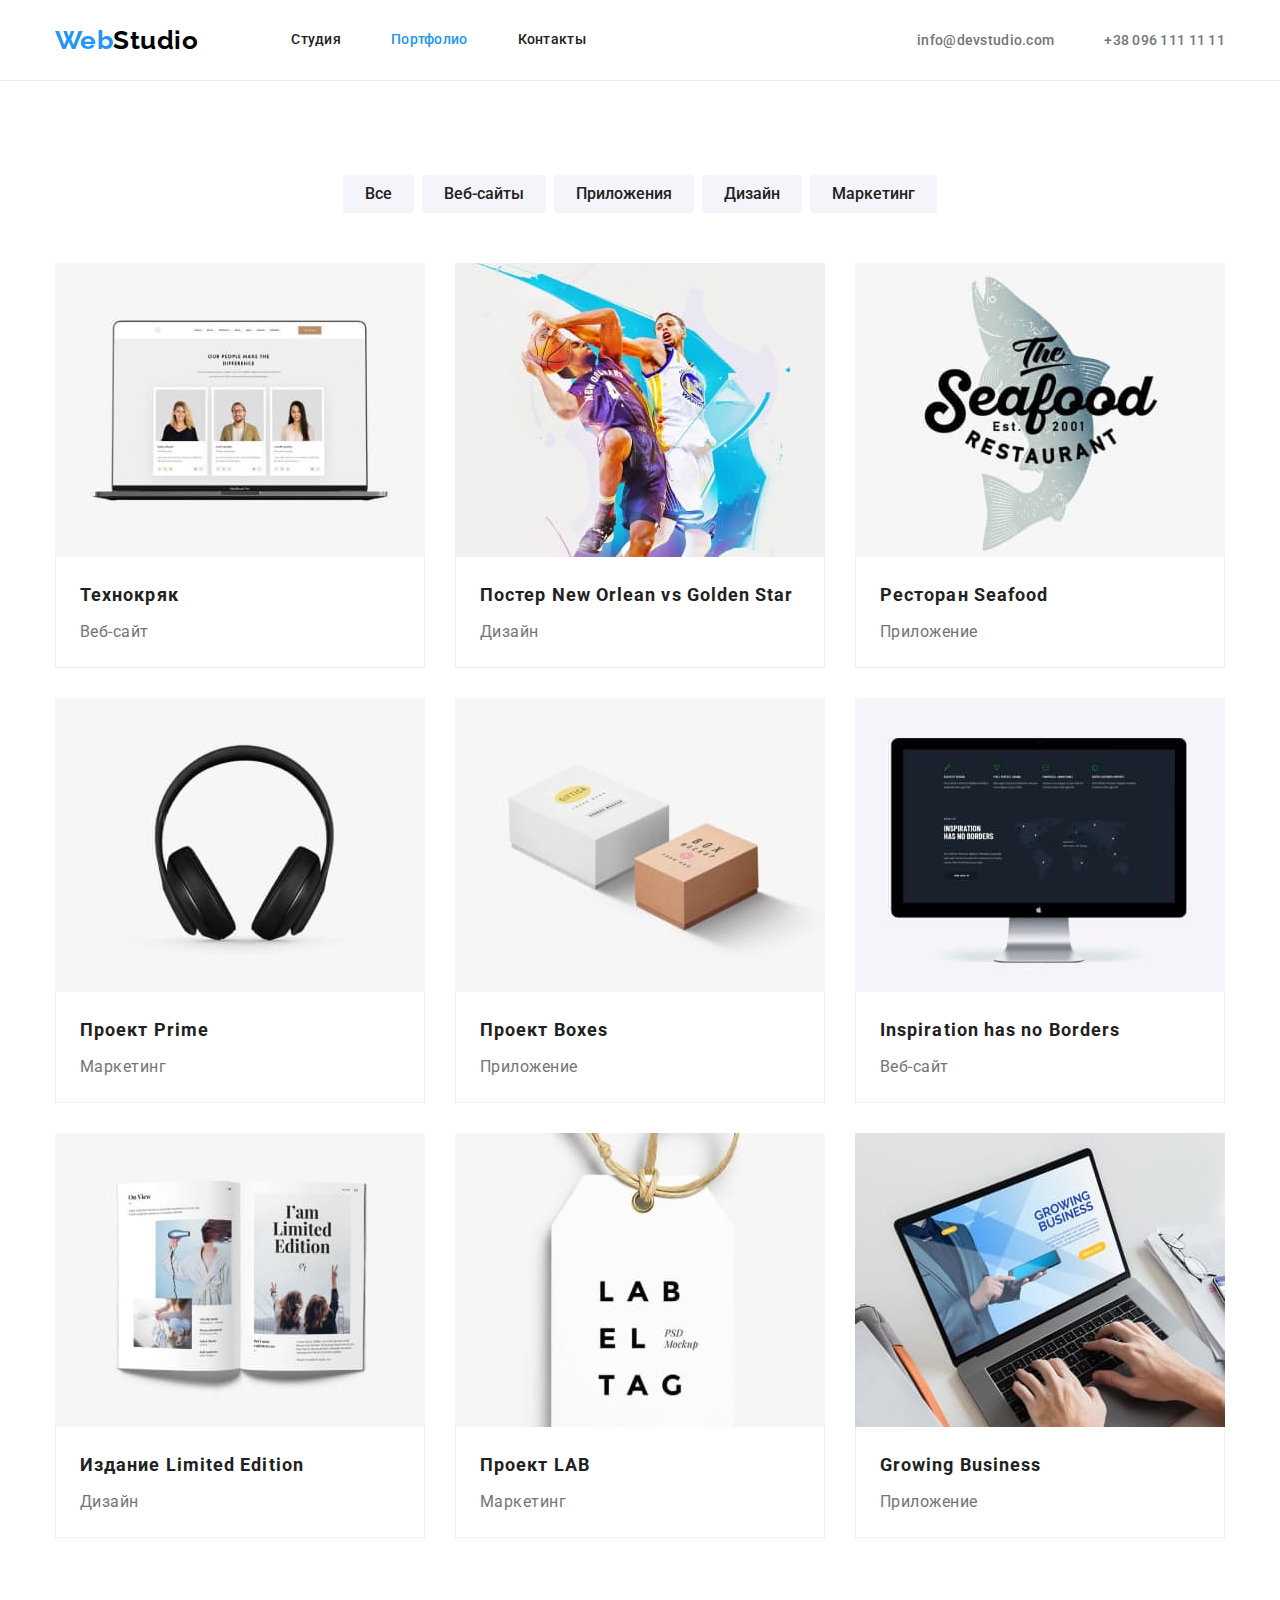
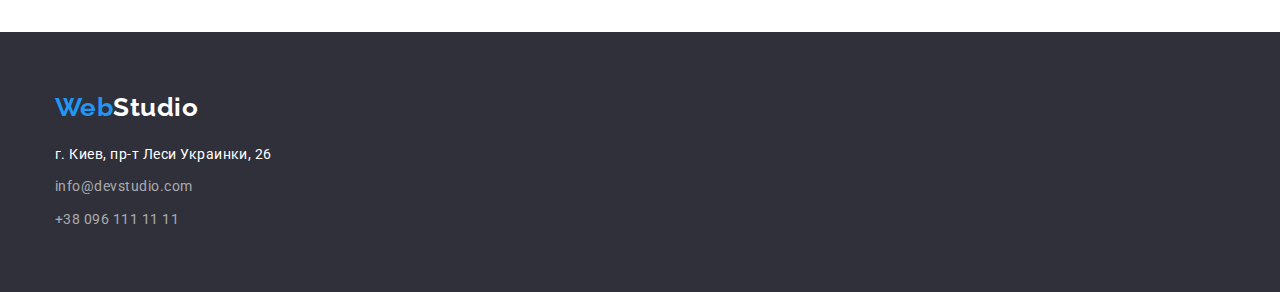
==== portfolio/portfolio.html @ 7dc01832 "Add files via upload" ====
<!DOCTYPE html>
<html lang="ru">
<head>
    <meta charset="UTF-8">
    <meta http-equiv="X-UA-Compatible" content="IE=edge">
    <meta name="viewport" content="width=device-width, initial-scale=1.0">
    <link href="https://fonts.googleapis.com/css2?family=Raleway:wght@700&family=Roboto:wght@400;500;700;900&display=swap"
        rel="stylesheet">
    <link rel="stylesheet" href="https://cdnjs.cloudflare.com/ajax/libs/modern-normalize/1.1.0/modern-normalize.min.css">
    <link rel="stylesheet" href="../css/styles.css">
    
    <title>Портфолио</title>
</head>
<body >
    <!--шапка-->
    <header class="header">
    
        
    
        <div class="container flexbox">
            <a href="../index.html" lang="en" class="logo"><span class="logo-first-part">Web</span>Studio</a>
            <nav class="navigation">
                <ul class="site-nav ">
                    <li class="item"><a class="site-nav-link" href="../index.html">Студия</a></li>
                    <li class="item"><a class="site-nav-link current" href="./portfolio.html">Портфолио</a></li>
                    <li class="item"><a class="site-nav-link" href="">Контакты</a></li>
                </ul>
            </nav>
            
            
            <ul class="auth-nav ">
                <li class="item"><a class="auth-nav-link" href="mailto:info@devstudio.com">info@devstudio.com</a></li>
                <li class="item"><a class="auth-nav-link" href="tel:+380961111111">+38 096 111 11 11</a></li>
            </ul>
        </div>
    </header>
   <main>
   <!-- Портфолiо-->
   <section class="section ">
       <div class="container">
            <h1 class="visuallyhidden">Портфолио</h1>
            
            <ul class="portfolio-list">
                <li class="button-item"><button class="portfolio-button" type="button">Все</button></li>
                <li class="button-item"><button class="portfolio-button" type="button">Веб-сайты</button></li>
                <li class="button-item"><button class="portfolio-button" type="button">Приложения</button></li>
                <li class="button-item"><button class="portfolio-button" type="button">Дизайн</button></li>
                <li class="button-item"><button class="portfolio-button" type="button">Маркетинг</button></li>
            
            </ul>
            
            <ul class="gallery  ">
                <li class="gallery-item">
                    <img width="370" src="./portfolio-images/project1.jpg" alt="На екране ноутбука команда Технокряк">
                    <div class="border-item"> 
                    <h2 class="project-name">Технокряк</h2>
                    <p class="project-description">Веб-сайт</p> 
                    </div>
                </li>
            
                <li class="gallery-item">
                    <img width="370" src="./portfolio-images/project2.jpg" alt="Баскетбольная верховая дуэль в">
                    <div class="border-item"> 
                    <h2 class="project-name">Постер <span lang="en">New Orlean vs Golden Star</span></h2>
                    <p class="project-description">Дизайн</p> 
                    </div>
                </li>
            
                <li class="gallery-item">
                    <img width="370" src="./portfolio-images/project3.jpg" alt="Логотип ресторана Seafood">
                    <div class="border-item"> 
                    <h2 class="project-name">Ресторан <span lang="en">Seafood</span></h2>
                    <p class="project-description">Приложение</p> 
                    </div>
                </li>
            
                <li class="gallery-item">
                    <img width="370" src="./portfolio-images/project4.jpg" alt="Наушники">
                    <div class="border-item"> 
                    <h2 class="project-name">Проект <span lang="en">Prime</span></h2>
                    <p class="project-description">Маркетинг</p> 
                    </div>
                </li>
            
                <li class="gallery-item">
                    <img width="370" src="./portfolio-images/project5.jpg" alt="Две коробки">
                    <div class="border-item"> 
                    <h2 class="project-name">Проект <span lang="en">Boxes</span></h2>
                    <p class="project-description">Приложение</p> 
                    </div>
                </li>
            
                <li class="gallery-item">
                    <img width="370" src="./portfolio-images/project6.jpg" alt="На мониторе стартовая страница сайта">
                    <div class="border-item"> 
                    <h2 class="project-name" lang="en">Inspiration has no Borders</h2>
                    <p class="project-description">Веб-сайт</p> 
                    </div>
                </li>
            
                <li class="gallery-item">
                    <img width="370" src="./portfolio-images/project7.jpg" alt="Фото одноименного журнала">
                    <div class="border-item"> 
                    <h2 class="project-name">Издание <span lang="en">Limited Edition</span></h2>
                    <p class="project-description">Дизайн</p> 
                    </div>
                </li>
            
                <li class="gallery-item">
                    <img width="370" src="./portfolio-images/project8.jpg" alt="Бирка с аббревиатурой LAB">
                    <div class="border-item"> 
                    <h2 class="project-name">Проект LAB</h2>
                    <p class="project-description">Маркетинг</p> 
                    </div>
                </li>
            
                <li class="gallery-item">
                    <img width="370" src="./portfolio-images/project9.jpg" alt="На монитое приложение Growing Business">
                   <div class="border-item">
                        <h2  class="project-name" lang="en">Growing Business</h2>
                    <p class="project-description">Приложение</p> 
                </div>
                </li>
            
            
            </ul>
       </div>
   </section>
   </main>

    <!--футер-->
    <footer class="footer">
    
        <div class="container footer-container">
            <a href="../index.html" lang="en" class="logo"><span class="logo-first-part">Web</span><span
                    class="logo-second-part">Studio</span></a>
            <address class="footer-address">
                <ul>
                    <li class="address-item"><a class="address-link" href="https://goo.gl/maps/8gZ2Wu5cqemFH6tR6" target="_blank"
                            rel="noopener noreferrer">г. Киев, пр-т Леси Украинки, 26</a></li>
                    <li class="address-item"><a class="address-nav" href="mailto:info@devstudio.com">info@devstudio.com</a></li>
                    <li class="address-item"><a class="address-nav" href="tel:+380961111111">+38 096 111 11 11</a></li>
                </ul>
            </address>
        </div>
    
    </footer>

</body>
</html>
---- css/styles.css ----
*,
*::before,
*::after {
  box-sizing: border-box;
}

:root {
  --primary-background-color: #fff;
  --secondary-background-color: #f5f4fa;
  --footer-background-color: #2f303a;
  --primary-text-color: #757575;
  --secondary-text-color: #212121;
  --hover-color: #2196f3;
}

body {
  background-color: var(--primary-background-color);
  font-family: Roboto, sans-serif;
  letter-spacing: 0.03em;
  color: var(--primary-text-color);
}

ul {
  list-style: none;
  padding: 0;
  margin: 0;
}

h1,
h2,
h3,
p {
  margin: 0;
  padding: 0%;
}

a {
  text-decoration: none;
}

img {
  display: block;
  max-width: 100%;
  height: auto;
}

.visuallyhidden {
  border: 0;
  clip: rect(0 0 0 0);
  height: 1px;
  margin: -1px;
  overflow: hidden;
  padding: 0;
  position: absolute;
  width: 1px;
}

.flexbox {
  display: flex;
  align-items: center;
}

/* хедер */

.header {
  border-bottom: 1px solid #ececec;
}

/* logo */
.logo {
  font-family: Raleway, sans-serif;
  color: #000000;
  font-weight: 700;
  font-size: 26px;
  line-height: 1.19;
  /* display: inline-block; */
}

.logo-item {
  margin-right: 93px;
}

.logo-first-part {
  color: #2196f3;
}
/*site nav */

.navigation {
  margin-left: 93px;
}

.site-nav {
  display: flex;
}

.site-nav > .item:not(:last-child) {
  margin-right: 50px;
}

.site-nav-link {
  color: var(--secondary-text-color);
  font-weight: 500;
  font-size: 14px;
  line-height: 1.14;
  letter-spacing: 0.02em;
  padding-top: 32px;
  padding-bottom: 32px;
  display: block;
}
.site-nav-link:hover,
.site-nav-link:focus {
  color: var(--hover-color);
}

/* AUTH NAV */

.auth-nav {
  display: flex;
  margin-left: auto;
}

.auth-nav-link:hover,
.auth-nav-link:focus {
  color: var(--hover-color);
}

.auth-nav-link {
  color: #757575;
  font-size: 14px;
  line-height: 1.14;
  font-weight: 500;
  letter-spacing: 0.02em;
}

.auth-nav > .item:not(:first-child) {
  margin-left: 50px;
}
.current {
  color: var(--hover-color);
}

.container {
  width: 1200px;
  padding: 0 15px;
  margin: 0 auto;
}

/* main */

/* HERO */

.hero {
  background-color: #2f303a;
  text-align: center;
  padding-top: 200px;
  padding-bottom: 200px;
}

.hero-title {
  font-weight: 900;
  font-size: 44px;
  line-height: 1.36;
  letter-spacing: 0.06em;
  color: #ffffff;
  margin-bottom: 30px;
  text-align: center;
  width: 696px;
  text-transform: uppercase;
  margin-right: auto;
  margin-left: auto;
}

.button {
  display: inline-block;
  font-family: inherit;
  font-weight: 700;
  font-size: 16px;
  line-height: 1.87;
  letter-spacing: 0.06em;

  color: #ffffff;
  background-color: #2196f3;
  box-shadow: 0px 4px 4px rgba(0, 0, 0, 0.15);
  min-width: 200px;
  padding: 10px 32px;
  border-radius: 4px;
}

/* feature */

.feature-list {
  display: flex;
  align-items: center;
}

.section {
  padding-top: 94px;
  padding-bottom: 94px;
}

.feature-item:not(:first-child) {
  margin-left: 30px;
}

.feature-title {
  color: var(--secondary-text-color);
  font-weight: 700;
  font-size: 14px;
  line-height: 1.14;
  margin-bottom: 10px;
}

.feature-text {
  font-size: 14px;
  line-height: 1.71;
}

/* WORK */

.work-list {
  display: flex;
  align-items: center;
}

.work-item:not(:first-child) {
  margin-left: 30px;
}

.section-title {
  font-weight: 700;
  font-size: 36px;
  line-height: 1.16;
  text-align: center;
  color: var(--secondary-text-color);
  margin-bottom: 50px;
}

.section-work.section {
  padding-top: 0;
}

/* OUR TEAM */

.team-list {
  display: flex;
  align-items: center;
}

.team-item {
  background-color: var(--primary-background-color);
  text-align: center;
  box-shadow: 0px 1px 3px rgba(0, 0, 0, 0.12), 0px 1px 1px rgba(0, 0, 0, 0.14),
    0px 2px 1px rgba(0, 0, 0, 0.2);
  border-radius: 0px 0px 4px 4px;
}

.team-item:not(:first-child) {
  margin-left: 30px;
}

.teammates-name {
  font-weight: 500;
  font-size: 16px;
  line-height: 1.18;
  color: var(--secondary-text-color);

  margin-bottom: 10px;
}

.our-team {
  background-color: var(--secondary-background-color);
}

.teammates-position {
  font-size: 16px;
  line-height: 1.18;
}

.team-card {
  padding-top: 30px;
  padding-bottom: 30px;
}

/* footer */
.footer {
  background-color: #2f303a;
  padding-top: 60px;
  padding-bottom: 60px;
}

.logo-second-part {
  color: white;
}

.footer-address {
  margin-top: 20px;
}

.address-link {
  font-style: normal;
  font-size: 14px;
  line-height: 1.71;
  color: #ffffff;
}
.address-link:focus,
.address-link:hover {
  color: var(--hover-color);
}

.address-nav {
  font-style: normal;
  font-size: 14px;
  line-height: 1.71;
  color: rgba(255, 255, 255, 0.6);
}

.address-nav:focus,
.address-nav:hover {
  color: var(--hover-color);
}

.address-item:not(:last-child) {
  margin-bottom: 9px;
}

/* portfolio */

.portfolio-list {
  display: flex;
  align-items: center;
  justify-content: center;
  margin-bottom: 50px;
}

.portfolio-button {
  display: inline-block;
  font-family: inherit;
  cursor: pointer;
  font-weight: 500;
  font-size: 16px;
  line-height: 1.62;
  color: var(--secondary-text-color);
  background: #f5f4fa;
  padding: 6px 22px;
  border-radius: 4px;
  border: transparent;
}

.portfolio-button:focus,
.portfolio-button:hover {
  background: #2196f3;
  color: #ffffff;
}

.button-item:not(:first-child) {
  margin-left: 8px;
}

.project-name {
  color: var(--secondary-text-color);
  font-weight: 700;
  font-size: 18px;
  line-height: 2;
  letter-spacing: 0.06em;
  margin-bottom: 4px;
}

.project-description {
  font-size: 16px;
  line-height: 1.87;
}

.gallery {
  display: flex;
  flex-wrap: wrap;
  /* margin-right: -30px;
  margin-bottom: -30px; */
}

.gallery-item {
  margin-right: 30px;
  margin-bottom: 30px;
}

.gallery-item:nth-child(3n + 3) {
  margin-right: 0;
}

.gallery-item:nth-last-child(-n + 3) {
  margin-bottom: 0;
}

.border-item {
  border: 1px solid #eeeeee;
  border-top: transparent;
  padding: 20px 24px;
}
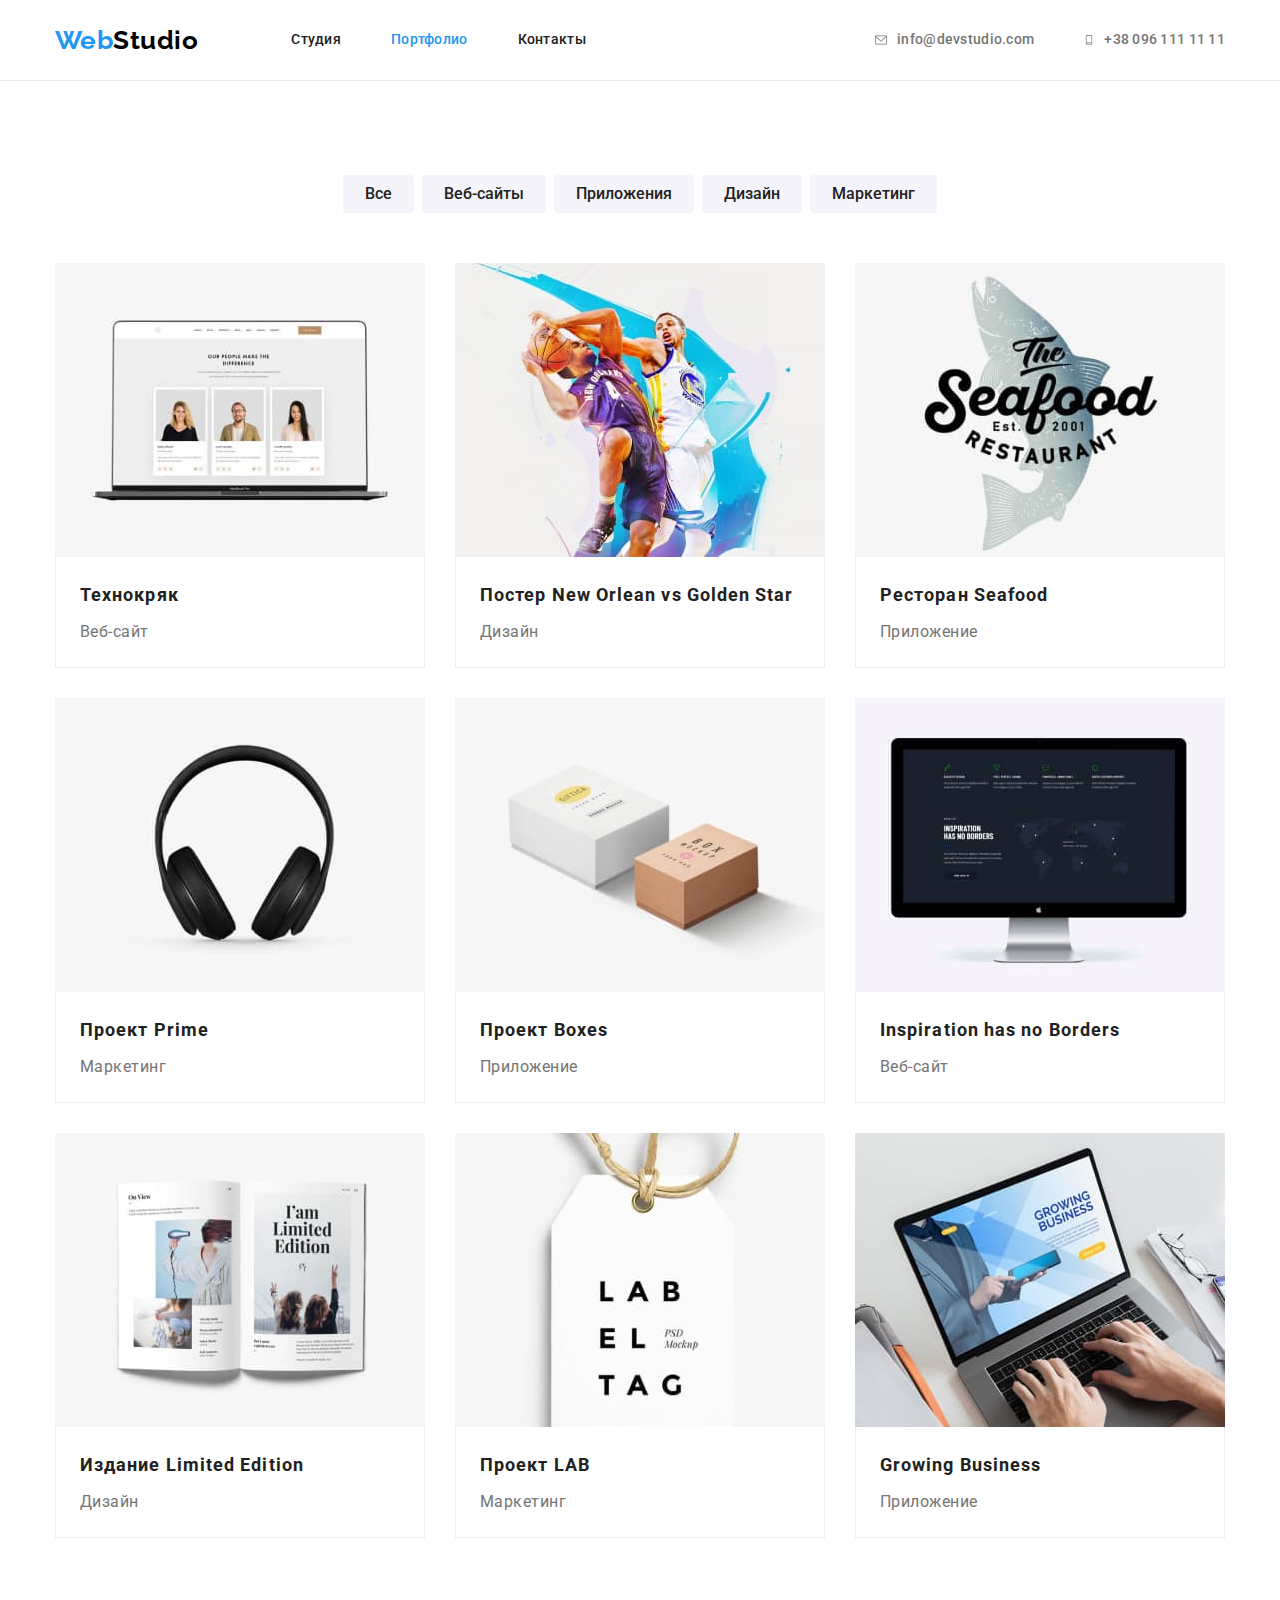
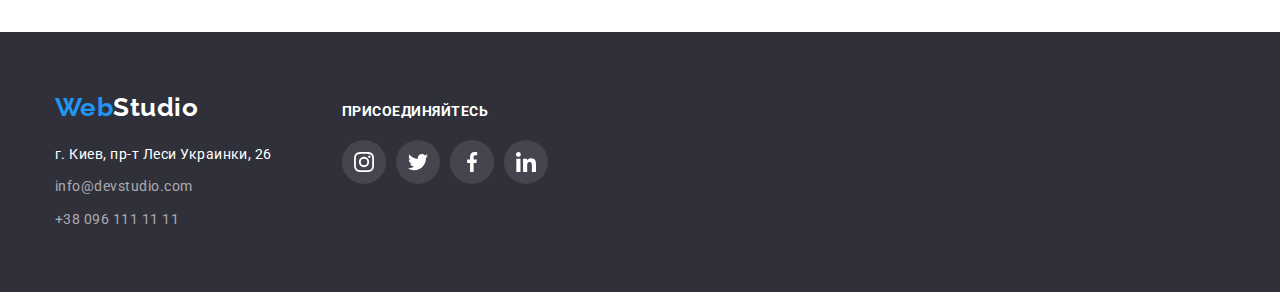
==== commit aee60318: "Finish" ====
--- a/portfolio/portfolio.html
+++ b/portfolio/portfolio.html
@@ -29,8 +29,14 @@
             
             
             <ul class="auth-nav ">
-                <li class="item"><a class="auth-nav-link" href="mailto:info@devstudio.com">info@devstudio.com</a></li>
-                <li class="item"><a class="auth-nav-link" href="tel:+380961111111">+38 096 111 11 11</a></li>
+                <li class="item auth-nav-item"><a class="auth-nav-link" href="mailto:info@devstudio.com"><svg class="envelope"
+                            width="12" height="16">
+                            <use href="../images/icons.svg#icon-envelope"></use>
+                        </svg> info@devstudio.com</a></li>
+                <li class="item auth-nav-item"><a class="auth-nav-link" href="tel:+380961111111"><svg class="smartphone" width="10"
+                            height="16">
+                            <use href="../images/icons.svg#icon-smartphone"></use>
+                        </svg> +38 096 111 11 11</a></li>
             </ul>
         </div>
     </header>
@@ -51,75 +57,101 @@
             
             <ul class="gallery  ">
                 <li class="gallery-item">
-                    <img width="370" src="./portfolio-images/project1.jpg" alt="На екране ноутбука команда Технокряк">
-                    <div class="border-item"> 
-                    <h2 class="project-name">Технокряк</h2>
-                    <p class="project-description">Веб-сайт</p> 
-                    </div>
-                </li>
-            
-                <li class="gallery-item">
-                    <img width="370" src="./portfolio-images/project2.jpg" alt="Баскетбольная верховая дуэль в">
-                    <div class="border-item"> 
-                    <h2 class="project-name">Постер <span lang="en">New Orlean vs Golden Star</span></h2>
-                    <p class="project-description">Дизайн</p> 
-                    </div>
-                </li>
-            
-                <li class="gallery-item">
-                    <img width="370" src="./portfolio-images/project3.jpg" alt="Логотип ресторана Seafood">
-                    <div class="border-item"> 
-                    <h2 class="project-name">Ресторан <span lang="en">Seafood</span></h2>
-                    <p class="project-description">Приложение</p> 
-                    </div>
-                </li>
-            
-                <li class="gallery-item">
-                    <img width="370" src="./portfolio-images/project4.jpg" alt="Наушники">
-                    <div class="border-item"> 
-                    <h2 class="project-name">Проект <span lang="en">Prime</span></h2>
-                    <p class="project-description">Маркетинг</p> 
-                    </div>
-                </li>
-            
-                <li class="gallery-item">
-                    <img width="370" src="./portfolio-images/project5.jpg" alt="Две коробки">
-                    <div class="border-item"> 
-                    <h2 class="project-name">Проект <span lang="en">Boxes</span></h2>
-                    <p class="project-description">Приложение</p> 
-                    </div>
-                </li>
-            
-                <li class="gallery-item">
-                    <img width="370" src="./portfolio-images/project6.jpg" alt="На мониторе стартовая страница сайта">
-                    <div class="border-item"> 
-                    <h2 class="project-name" lang="en">Inspiration has no Borders</h2>
-                    <p class="project-description">Веб-сайт</p> 
-                    </div>
-                </li>
-            
-                <li class="gallery-item">
-                    <img width="370" src="./portfolio-images/project7.jpg" alt="Фото одноименного журнала">
-                    <div class="border-item"> 
-                    <h2 class="project-name">Издание <span lang="en">Limited Edition</span></h2>
-                    <p class="project-description">Дизайн</p> 
-                    </div>
-                </li>
-            
-                <li class="gallery-item">
-                    <img width="370" src="./portfolio-images/project8.jpg" alt="Бирка с аббревиатурой LAB">
-                    <div class="border-item"> 
-                    <h2 class="project-name">Проект LAB</h2>
-                    <p class="project-description">Маркетинг</p> 
-                    </div>
-                </li>
-            
-                <li class="gallery-item">
-                    <img width="370" src="./portfolio-images/project9.jpg" alt="На монитое приложение Growing Business">
-                   <div class="border-item">
-                        <h2  class="project-name" lang="en">Growing Business</h2>
-                    <p class="project-description">Приложение</p> 
-                </div>
+                    <div class="border-item">
+                        <img width="370" src="./portfolio-images/project1.jpg" alt="На екране ноутбука команда Технокряк">
+                        <div class="description-item">
+                            <h2 class="project-name">Технокряк</h2>
+                            <p class="project-description">Веб-сайт</p>
+                        </div>                         
+                    </div>
+                   
+                </li>
+            
+                <li class="gallery-item">
+                    <div class="border-item">
+                        <img width="370" src="./portfolio-images/project2.jpg" alt="Баскетбольная верховая дуэль в">
+                        <div class="description-item">
+                            <h2 class="project-name">Постер <span lang="en">New Orlean vs Golden Star</span></h2>
+                            <p class="project-description">Дизайн</p>
+                        </div>
+                    </div>
+                    
+                </li>
+            
+                <li class="gallery-item">
+                    <div class="border-item">
+                        <img width="370" src="./portfolio-images/project3.jpg" alt="Логотип ресторана Seafood">
+                        <div class="description-item">
+                            <h2 class="project-name">Ресторан <span lang="en">Seafood</span></h2>
+                            <p class="project-description">Приложение</p>
+                        </div>
+                    </div>
+                    
+                </li>
+            
+                <li class="gallery-item">
+                    <div class="border-item">
+                        <img width="370" src="./portfolio-images/project4.jpg" alt="Наушники">
+                        <div class="description-item">
+                            <h2 class="project-name">Проект <span lang="en">Prime</span></h2>
+                            <p class="project-description">Маркетинг</p>
+                        </div>
+                    </div>
+                    
+                </li>
+            
+                <li class="gallery-item">
+                    <div class="border-item">
+                        <img width="370" src="./portfolio-images/project5.jpg" alt="Две коробки">
+                        <div class="description-item">
+                            <h2 class="project-name">Проект <span lang="en">Boxes</span></h2>
+                            <p class="project-description">Приложение</p>
+                        </div>                     
+                    </div>
+                </li>
+            
+                <li class="gallery-item">
+                    <div class="border-item">
+                        <img width="370" src="./portfolio-images/project6.jpg" alt="На мониторе стартовая страница сайта">
+                        <div class="description-item">
+                            <h2 class="project-name" lang="en">Inspiration has no Borders</h2>
+                            <p class="project-description">Веб-сайт</p>
+                        </div>
+                    </div>
+                    
+                </li>
+            
+                <li class="gallery-item">
+                    <div class="border-item">
+                        <img width="370" src="./portfolio-images/project7.jpg" alt="Фото одноименного журнала">
+                        <div class="description-item">
+                            <h2 class="project-name">Издание <span lang="en">Limited Edition</span></h2>
+                            <p class="project-description">Дизайн</p>
+                        </div>
+                    </div>
+                    
+                </li>
+            
+                <li class="gallery-item">
+                    <div class="border-item">
+                        <img width="370" src="./portfolio-images/project8.jpg" alt="Бирка с аббревиатурой LAB">
+                        <div class="description-item">
+                            <h2 class="project-name">Проект LAB</h2>
+                            <p class="project-description">Маркетинг</p>
+                        </div>
+                    </div>
+                    
+                </li>
+            
+                <li class="gallery-item">
+                    <div class="border-item">
+                        <img width="370" src="./portfolio-images/project9.jpg" alt="На монитое приложение Growing Business">
+                        <div class="description-item">
+                            <h2 class="project-name" lang="en">Growing Business</h2>
+                            <p class="project-description">Приложение</p>
+                        </div>
+                    </div>
+                    
                 </li>
             
             
@@ -130,20 +162,47 @@
 
     <!--футер-->
     <footer class="footer">
-    
         <div class="container footer-container">
-            <a href="../index.html" lang="en" class="logo"><span class="logo-first-part">Web</span><span
-                    class="logo-second-part">Studio</span></a>
-            <address class="footer-address">
-                <ul>
-                    <li class="address-item"><a class="address-link" href="https://goo.gl/maps/8gZ2Wu5cqemFH6tR6" target="_blank"
-                            rel="noopener noreferrer">г. Киев, пр-т Леси Украинки, 26</a></li>
-                    <li class="address-item"><a class="address-nav" href="mailto:info@devstudio.com">info@devstudio.com</a></li>
-                    <li class="address-item"><a class="address-nav" href="tel:+380961111111">+38 096 111 11 11</a></li>
+            <div>
+                <a href="./index.html" lang="en" class="logo "><span class="logo-first-part">Web</span><span
+                        class="logo-second-part">Studio</span></a>
+                <address class="footer-address">
+                    <ul class="feature">
+                        <li class="address-item"><a class="address-link" href="https://goo.gl/maps/8gZ2Wu5cqemFH6tR6"
+                                target="_blank" rel="noopener noreferrer">г. Киев, пр-т Леси Украинки, 26</a></li>
+                        <li class="address-item"><a class="address-nav"
+                                href="mailto:info@devstudio.com">info@devstudio.com</a></li>
+                        <li class="address-item"><a class="address-nav" href="tel:+380961111111">+38 096 111 11 11</a></li>
+                    </ul>
+                </address>
+            </div>
+            <div class="join-us">
+                <h4 class="join-us-title">Присоединяйтесь</h4>
+                <ul class="join-us-list">
+                    <li class="join-us-item"><a class="join-us-link" href="">
+                            <svg class="footer-icon" width="20" height="20px">
+                                <use href="../images/icons.svg#icon-instagram"></use>
+                            </svg>
+                        </a></li>
+                    <li class="join-us-item"><a class="join-us-link" href="">
+                            <svg class="footer-icon" width="20" height="20px">
+                                <use href="../images/icons.svg#icon-twitter"></use>
+                            </svg>
+                        </a></li>
+                    <li class="join-us-item"><a class="join-us-link" href="">
+                            <svg class="footer-icon" width="20" height="20px">
+                                <use href="../images/icons.svg#icon-facebook"></use>
+                            </svg>
+                        </a></li>
+                    <li class="join-us-item"><a class="join-us-link" href="">
+                            <svg class="footer-icon" width="20" height="20px">
+                                <use href="../images/icons.svg#icon-linkedin"></use>
+                            </svg>
+                        </a></li>
                 </ul>
-            </address>
+            </div>
+    
         </div>
-    
     </footer>
 
 </body>
--- a/css/styles.css
+++ b/css/styles.css
@@ -130,6 +130,7 @@
   line-height: 1.14;
   font-weight: 500;
   letter-spacing: 0.02em;
+  display: flex;
 }
 
 .auth-nav > .item:not(:first-child) {
@@ -139,6 +140,15 @@
   color: var(--hover-color);
 }
 
+.auth-nav-item {
+  color: #757575;
+}
+
+.envelope,
+.smartphone {
+  margin-right: 10px;
+  fill: currentColor;
+}
 .container {
   width: 1200px;
   padding: 0 15px;
@@ -154,6 +164,16 @@
   text-align: center;
   padding-top: 200px;
   padding-bottom: 200px;
+  background-image: linear-gradient(
+      rgba(47, 48, 58, 0.4),
+      rgba(47, 48, 58, 0.4)
+    ),
+    url(../images/hero_bg.jpg);
+  background-repeat: no-repeat;
+  background-size: cover;
+  max-width: 1600px;
+  margin-right: auto;
+  margin-left: auto;
 }
 
 .hero-title {
@@ -215,6 +235,16 @@
   line-height: 1.71;
 }
 
+.feature-thumb {
+  background-color: #f5f4fa;
+  width: 270px;
+  height: 120px;
+  margin-bottom: 30px;
+  display: flex;
+  align-items: center;
+  justify-content: center;
+}
+
 /* WORK */
 
 .work-list {
@@ -274,6 +304,7 @@
 .teammates-position {
   font-size: 16px;
   line-height: 1.18;
+  margin-bottom: 16px;
 }
 
 .team-card {
@@ -281,7 +312,83 @@
   padding-bottom: 30px;
 }
 
+.teammates-list {
+  display: flex;
+  margin-left: 32px;
+  margin-right: 32px;
+}
+
+.teammates-item {
+  width: 44px;
+  height: 44px;
+}
+
+.teammates-item + .teammates-item {
+  margin-left: 10px;
+}
+
+.teammates-link {
+  height: 100%;
+  width: 100%;
+  display: flex;
+  align-items: center;
+  color: #afb1b8;
+}
+
+.teammates-link:focus,
+.teammates-link:hover {
+  color: #ffffff;
+  background-color: #2196f3;
+  border-radius: 50%;
+  filter: drop-shadow(0px 4px 4px rgba(0, 0, 0, 0.25))
+    drop-shadow(0px 4px 4px rgba(0, 0, 0, 0.25));
+}
+
+.social-icons {
+  fill: currentColor;
+}
+
+/* CLIENTS */
+.clients-list {
+  display: flex;
+}
+
+.clients-item {
+  width: 170px;
+  height: 92px;
+  border: 1px solid #afb1b8;
+  border-radius: 4px;
+}
+
+.clients-item + .clients-item {
+  margin-left: 30px;
+}
+
+.clients-link:hover,
+.clients-link:focus {
+  color: var(--hover-color);
+  border: 1px solid #2196f3;
+}
+
+.clients-link {
+  width: 100%;
+  height: 100%;
+  align-items: center;
+  justify-content: center;
+  display: flex;
+  color: #afb1b8;
+}
+
+.clients-icon {
+  fill: currentColor;
+}
+
 /* footer */
+
+.footer-container {
+  display: flex;
+}
+
 .footer {
   background-color: #2f303a;
   padding-top: 60px;
@@ -321,6 +428,55 @@
 
 .address-item:not(:last-child) {
   margin-bottom: 9px;
+}
+
+/* JOIN US */
+
+.join-us {
+  margin-left: 70px;
+}
+
+.join-us-list {
+  display: flex;
+}
+
+.join-us-item {
+  width: 44px;
+  height: 44px;
+  display: flex;
+}
+
+.join-us-item + .join-us-item {
+  margin-left: 10px;
+}
+
+.join-us-link {
+  width: 100%;
+  height: 100%;
+  border-radius: 50%;
+  background: rgba(255, 255, 255, 0.1);
+  display: flex;
+  align-items: center;
+  justify-content: center;
+}
+
+.join-us-link:hover,
+.join-us-link:focus {
+  background-color: var(--hover-color);
+}
+
+.join-us-title {
+  color: #ffffff;
+  font-weight: bold;
+  font-size: 14px;
+  line-height: 1.14;
+  text-transform: uppercase;
+  margin-bottom: 20px;
+  margin-top: 12px;
+}
+
+.footer-icon {
+  fill: #ffffff;
 }
 
 /* portfolio */
@@ -350,6 +506,8 @@
 .portfolio-button:hover {
   background: #2196f3;
   color: #ffffff;
+  box-shadow: 0px 3px 1px rgba(0, 0, 0, 0.1), 0px 1px 2px rgba(0, 0, 0, 0.08),
+    0px 2px 2px rgba(0, 0, 0, 0.12);
 }
 
 .button-item:not(:first-child) {
@@ -380,6 +538,7 @@
 .gallery-item {
   margin-right: 30px;
   margin-bottom: 30px;
+  max-width: 370px;
 }
 
 .gallery-item:nth-child(3n + 3) {
@@ -390,8 +549,15 @@
   margin-bottom: 0;
 }
 
-.border-item {
+.description-item {
+  padding: 20px 24px;
   border: 1px solid #eeeeee;
   border-top: transparent;
-  padding: 20px 24px;
-}
+}
+
+.border-item:hover,
+.border-item:focus {
+  border: 1px solid #eeeeee;
+  box-shadow: 0px 1px 1px rgba(0, 0, 0, 0.12), 0px 4px 4px rgba(0, 0, 0, 0.06),
+    1px 4px 6px rgba(0, 0, 0, 0.16);
+}
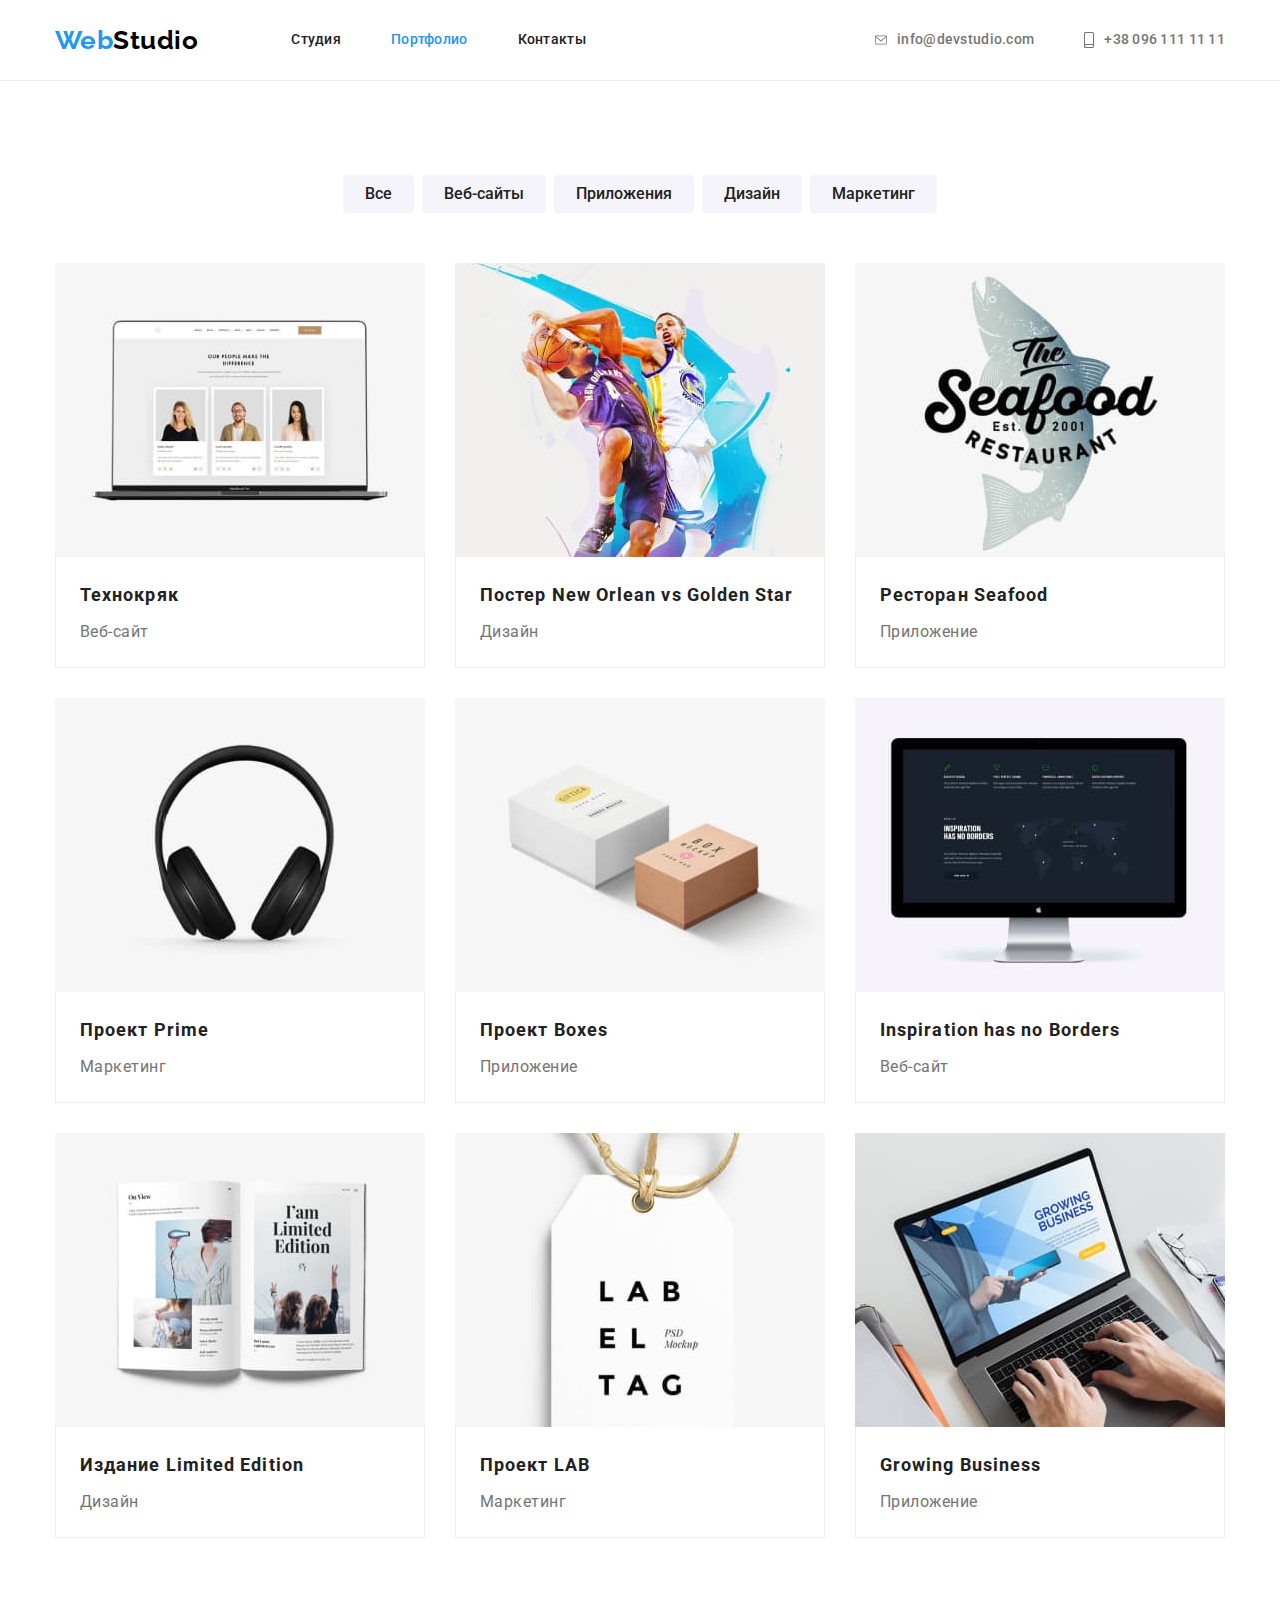
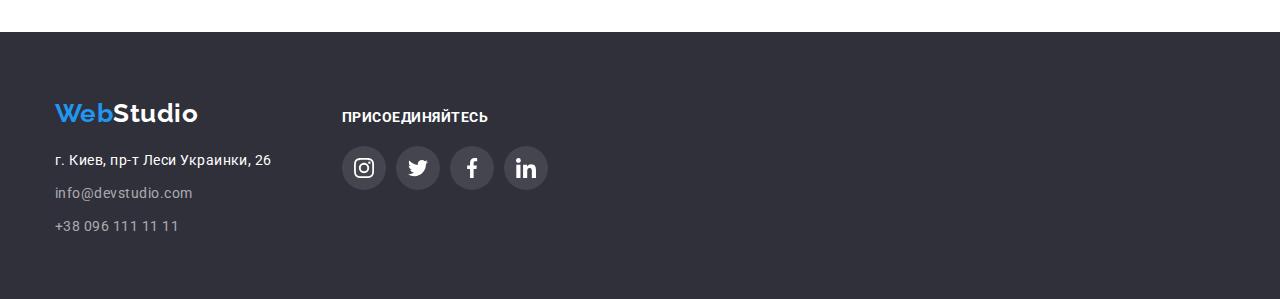
==== commit ae35f682: "-+" ====
--- a/portfolio/portfolio.html
+++ b/portfolio/portfolio.html
@@ -55,104 +55,108 @@
             
             </ul>
             
-            <ul class="gallery  ">
-                <li class="gallery-item">
+            <ul class="gallery">
+                <li class="gallery-item">
+                    <a href="">
                     <div class="border-item">
                         <img width="370" src="./portfolio-images/project1.jpg" alt="На екране ноутбука команда Технокряк">
                         <div class="description-item">
                             <h2 class="project-name">Технокряк</h2>
                             <p class="project-description">Веб-сайт</p>
-                        </div>                         
+                        </div> 
                     </div>
-                   
-                </li>
-            
-                <li class="gallery-item">
-                    <div class="border-item">
-                        <img width="370" src="./portfolio-images/project2.jpg" alt="Баскетбольная верховая дуэль в">
+                    </a>
+                    
+                </li>
+            
+                <li class="gallery-item">
+                    <a href="" class="border-item">
+                        <img width="370" src="./portfolio-images/project2.jpg" alt="Баскетбольная верховая дуэль">
                         <div class="description-item">
                             <h2 class="project-name">Постер <span lang="en">New Orlean vs Golden Star</span></h2>
                             <p class="project-description">Дизайн</p>
                         </div>
-                    </div>
-                    
-                </li>
-            
-                <li class="gallery-item">
-                    <div class="border-item">
+                    </a>
+                    
+                </li>
+            
+                <li class="gallery-item">
+                    <a href="" class="border-item">
                         <img width="370" src="./portfolio-images/project3.jpg" alt="Логотип ресторана Seafood">
                         <div class="description-item">
                             <h2 class="project-name">Ресторан <span lang="en">Seafood</span></h2>
                             <p class="project-description">Приложение</p>
                         </div>
-                    </div>
-                    
-                </li>
-            
-                <li class="gallery-item">
-                    <div class="border-item">
+                    </a>
+                    
+                </li>
+            
+                <li class="gallery-item">
+                    <a href="" class="border-item">
                         <img width="370" src="./portfolio-images/project4.jpg" alt="Наушники">
                         <div class="description-item">
                             <h2 class="project-name">Проект <span lang="en">Prime</span></h2>
                             <p class="project-description">Маркетинг</p>
                         </div>
-                    </div>
-                    
-                </li>
-            
-                <li class="gallery-item">
-                    <div class="border-item">
+                    </a>
+                    
+                </li>
+            
+                <li class="gallery-item">
+                    <a href="" class="border-item">
                         <img width="370" src="./portfolio-images/project5.jpg" alt="Две коробки">
                         <div class="description-item">
                             <h2 class="project-name">Проект <span lang="en">Boxes</span></h2>
                             <p class="project-description">Приложение</p>
                         </div>                     
-                    </div>
-                </li>
-            
-                <li class="gallery-item">
-                    <div class="border-item">
+                    </a>
+                </li>
+            
+                <li class="gallery-item">
+                    <a href="" class="border-item">
                         <img width="370" src="./portfolio-images/project6.jpg" alt="На мониторе стартовая страница сайта">
                         <div class="description-item">
                             <h2 class="project-name" lang="en">Inspiration has no Borders</h2>
                             <p class="project-description">Веб-сайт</p>
                         </div>
-                    </div>
-                    
-                </li>
-            
-                <li class="gallery-item">
-                    <div class="border-item">
+                    </a>
+                    
+                </li>
+            
+                <li class="gallery-item">
+                    <a href="" class="border-item">
                         <img width="370" src="./portfolio-images/project7.jpg" alt="Фото одноименного журнала">
                         <div class="description-item">
                             <h2 class="project-name">Издание <span lang="en">Limited Edition</span></h2>
                             <p class="project-description">Дизайн</p>
                         </div>
-                    </div>
-                    
-                </li>
-            
-                <li class="gallery-item">
-                    <div class="border-item">
+                    </a>
+                    
+                </li>
+            
+                <li class="gallery-item">
+                    <a href="" class="border-item">
                         <img width="370" src="./portfolio-images/project8.jpg" alt="Бирка с аббревиатурой LAB">
                         <div class="description-item">
                             <h2 class="project-name">Проект LAB</h2>
                             <p class="project-description">Маркетинг</p>
                         </div>
-                    </div>
-                    
-                </li>
-            
-                <li class="gallery-item">
-                    <div class="border-item">
+                    </a>
+                    
+                </li>
+            
+                <li class="gallery-item">
+                    <a href="" class="border-item">
                         <img width="370" src="./portfolio-images/project9.jpg" alt="На монитое приложение Growing Business">
                         <div class="description-item">
                             <h2 class="project-name" lang="en">Growing Business</h2>
                             <p class="project-description">Приложение</p>
                         </div>
-                    </div>
-                    
-                </li>
+                    </a>
+                    
+                </li>
+
+               
             
             
             </ul>
--- a/css/styles.css
+++ b/css/styles.css
@@ -125,6 +125,7 @@
 }
 
 .auth-nav-link {
+  align-items: center;
   color: #757575;
   font-size: 14px;
   line-height: 1.14;
@@ -228,6 +229,7 @@
   font-size: 14px;
   line-height: 1.14;
   margin-bottom: 10px;
+  text-transform: uppercase;
 }
 
 .feature-text {
@@ -314,8 +316,7 @@
 
 .teammates-list {
   display: flex;
-  margin-left: 32px;
-  margin-right: 32px;
+  justify-content: center;
 }
 
 .teammates-item {
@@ -332,6 +333,7 @@
   width: 100%;
   display: flex;
   align-items: center;
+  justify-content: center;
   color: #afb1b8;
 }
 
@@ -356,8 +358,6 @@
 .clients-item {
   width: 170px;
   height: 92px;
-  border: 1px solid #afb1b8;
-  border-radius: 4px;
 }
 
 .clients-item + .clients-item {
@@ -367,7 +367,7 @@
 .clients-link:hover,
 .clients-link:focus {
   color: var(--hover-color);
-  border: 1px solid #2196f3;
+  border-color: var(--hover-color);
 }
 
 .clients-link {
@@ -377,6 +377,8 @@
   justify-content: center;
   display: flex;
   color: #afb1b8;
+  border: 1px solid #afb1b8;
+  border-radius: 4px;
 }
 
 .clients-icon {
@@ -387,6 +389,7 @@
 
 .footer-container {
   display: flex;
+  align-items: baseline;
 }
 
 .footer {
@@ -472,7 +475,6 @@
   line-height: 1.14;
   text-transform: uppercase;
   margin-bottom: 20px;
-  margin-top: 12px;
 }
 
 .footer-icon {
@@ -526,6 +528,7 @@
 .project-description {
   font-size: 16px;
   line-height: 1.87;
+  color: var(--primary-text-color);
 }
 
 .gallery {
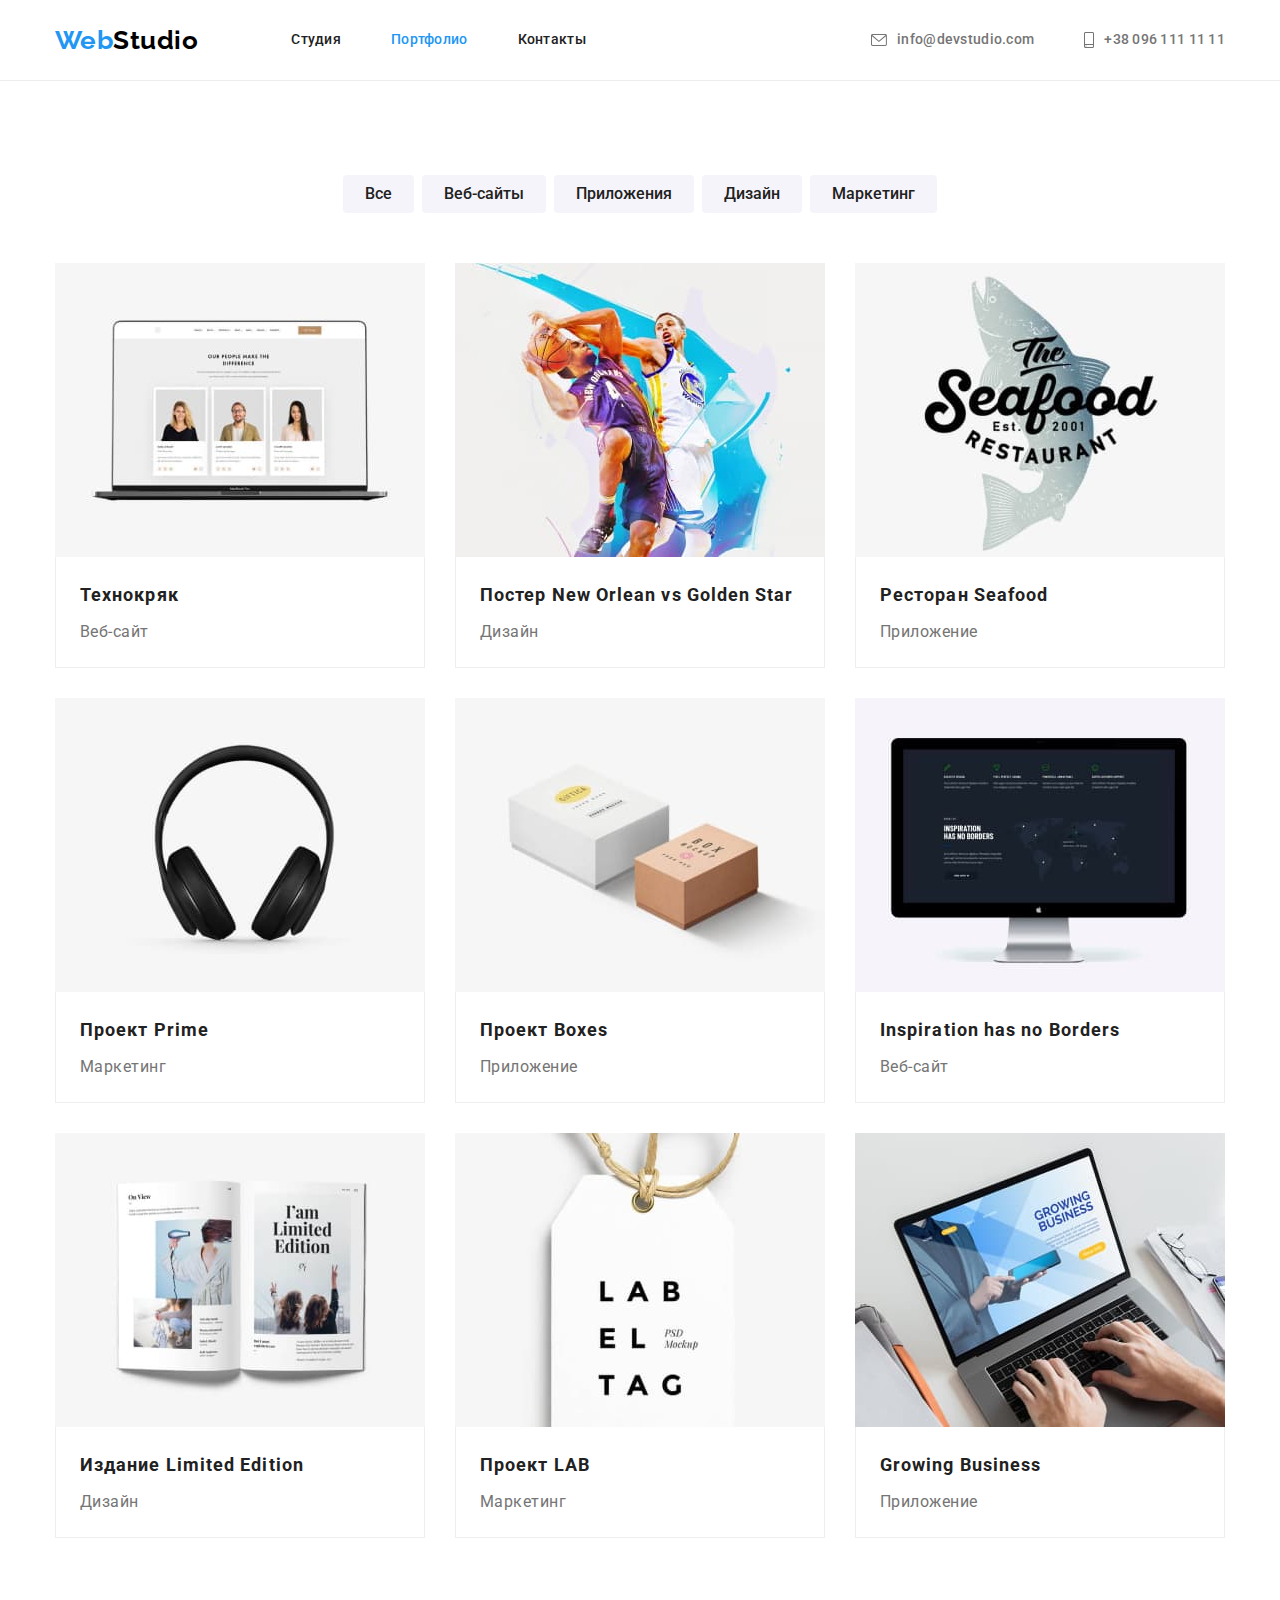
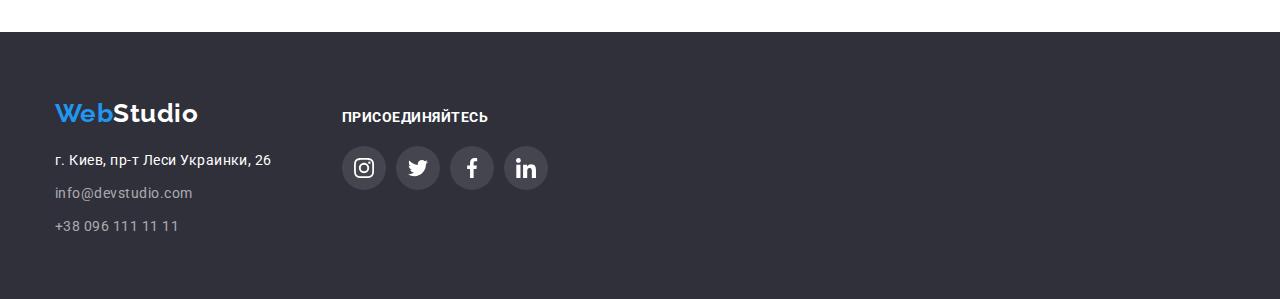
==== commit 67dbfed2: "+" ====
--- a/portfolio/portfolio.html
+++ b/portfolio/portfolio.html
@@ -30,7 +30,7 @@
             
             <ul class="auth-nav ">
                 <li class="item auth-nav-item"><a class="auth-nav-link" href="mailto:info@devstudio.com"><svg class="envelope"
-                            width="12" height="16">
+                            width="16" height="12">
                             <use href="../images/icons.svg#icon-envelope"></use>
                         </svg> info@devstudio.com</a></li>
                 <li class="item auth-nav-item"><a class="auth-nav-link" href="tel:+380961111111"><svg class="smartphone" width="10"
@@ -57,20 +57,18 @@
             
             <ul class="gallery">
                 <li class="gallery-item">
-                    <a href="">
-                    <div class="border-item">
+                    <a href="" class="portfolio-link">
                         <img width="370" src="./portfolio-images/project1.jpg" alt="На екране ноутбука команда Технокряк">
                         <div class="description-item">
                             <h2 class="project-name">Технокряк</h2>
                             <p class="project-description">Веб-сайт</p>
                         </div> 
-                    </div>
-                    </a>
-                    
-                </li>
-            
-                <li class="gallery-item">
-                    <a href="" class="border-item">
+                    </a>
+                    
+                </li>
+            
+                <li class="gallery-item">
+                    <a href="" class="portfolio-link">
                         <img width="370" src="./portfolio-images/project2.jpg" alt="Баскетбольная верховая дуэль">
                         <div class="description-item">
                             <h2 class="project-name">Постер <span lang="en">New Orlean vs Golden Star</span></h2>
@@ -81,7 +79,7 @@
                 </li>
             
                 <li class="gallery-item">
-                    <a href="" class="border-item">
+                    <a href="" class="portfolio-link">
                         <img width="370" src="./portfolio-images/project3.jpg" alt="Логотип ресторана Seafood">
                         <div class="description-item">
                             <h2 class="project-name">Ресторан <span lang="en">Seafood</span></h2>
@@ -92,7 +90,7 @@
                 </li>
             
                 <li class="gallery-item">
-                    <a href="" class="border-item">
+                    <a href="" class="portfolio-link">
                         <img width="370" src="./portfolio-images/project4.jpg" alt="Наушники">
                         <div class="description-item">
                             <h2 class="project-name">Проект <span lang="en">Prime</span></h2>
@@ -103,7 +101,7 @@
                 </li>
             
                 <li class="gallery-item">
-                    <a href="" class="border-item">
+                    <a href="" class="portfolio-link">
                         <img width="370" src="./portfolio-images/project5.jpg" alt="Две коробки">
                         <div class="description-item">
                             <h2 class="project-name">Проект <span lang="en">Boxes</span></h2>
@@ -113,7 +111,7 @@
                 </li>
             
                 <li class="gallery-item">
-                    <a href="" class="border-item">
+                    <a href="" class="portfolio-link">
                         <img width="370" src="./portfolio-images/project6.jpg" alt="На мониторе стартовая страница сайта">
                         <div class="description-item">
                             <h2 class="project-name" lang="en">Inspiration has no Borders</h2>
@@ -124,7 +122,7 @@
                 </li>
             
                 <li class="gallery-item">
-                    <a href="" class="border-item">
+                    <a href="" class="portfolio-link">
                         <img width="370" src="./portfolio-images/project7.jpg" alt="Фото одноименного журнала">
                         <div class="description-item">
                             <h2 class="project-name">Издание <span lang="en">Limited Edition</span></h2>
@@ -135,7 +133,7 @@
                 </li>
             
                 <li class="gallery-item">
-                    <a href="" class="border-item">
+                    <a href="" class="portfolio-link">
                         <img width="370" src="./portfolio-images/project8.jpg" alt="Бирка с аббревиатурой LAB">
                         <div class="description-item">
                             <h2 class="project-name">Проект LAB</h2>
@@ -146,7 +144,7 @@
                 </li>
             
                 <li class="gallery-item">
-                    <a href="" class="border-item">
+                    <a href="" class="portfolio-link">
                         <img width="370" src="./portfolio-images/project9.jpg" alt="На монитое приложение Growing Business">
                         <div class="description-item">
                             <h2 class="project-name" lang="en">Growing Business</h2>
--- a/css/styles.css
+++ b/css/styles.css
@@ -558,9 +558,12 @@
   border-top: transparent;
 }
 
-.border-item:hover,
-.border-item:focus {
-  border: 1px solid #eeeeee;
+.portfolio-link {
+  display: block;
+}
+
+.portfolio-link:hover,
+.portfolio-link:focus {
   box-shadow: 0px 1px 1px rgba(0, 0, 0, 0.12), 0px 4px 4px rgba(0, 0, 0, 0.06),
     1px 4px 6px rgba(0, 0, 0, 0.16);
 }
